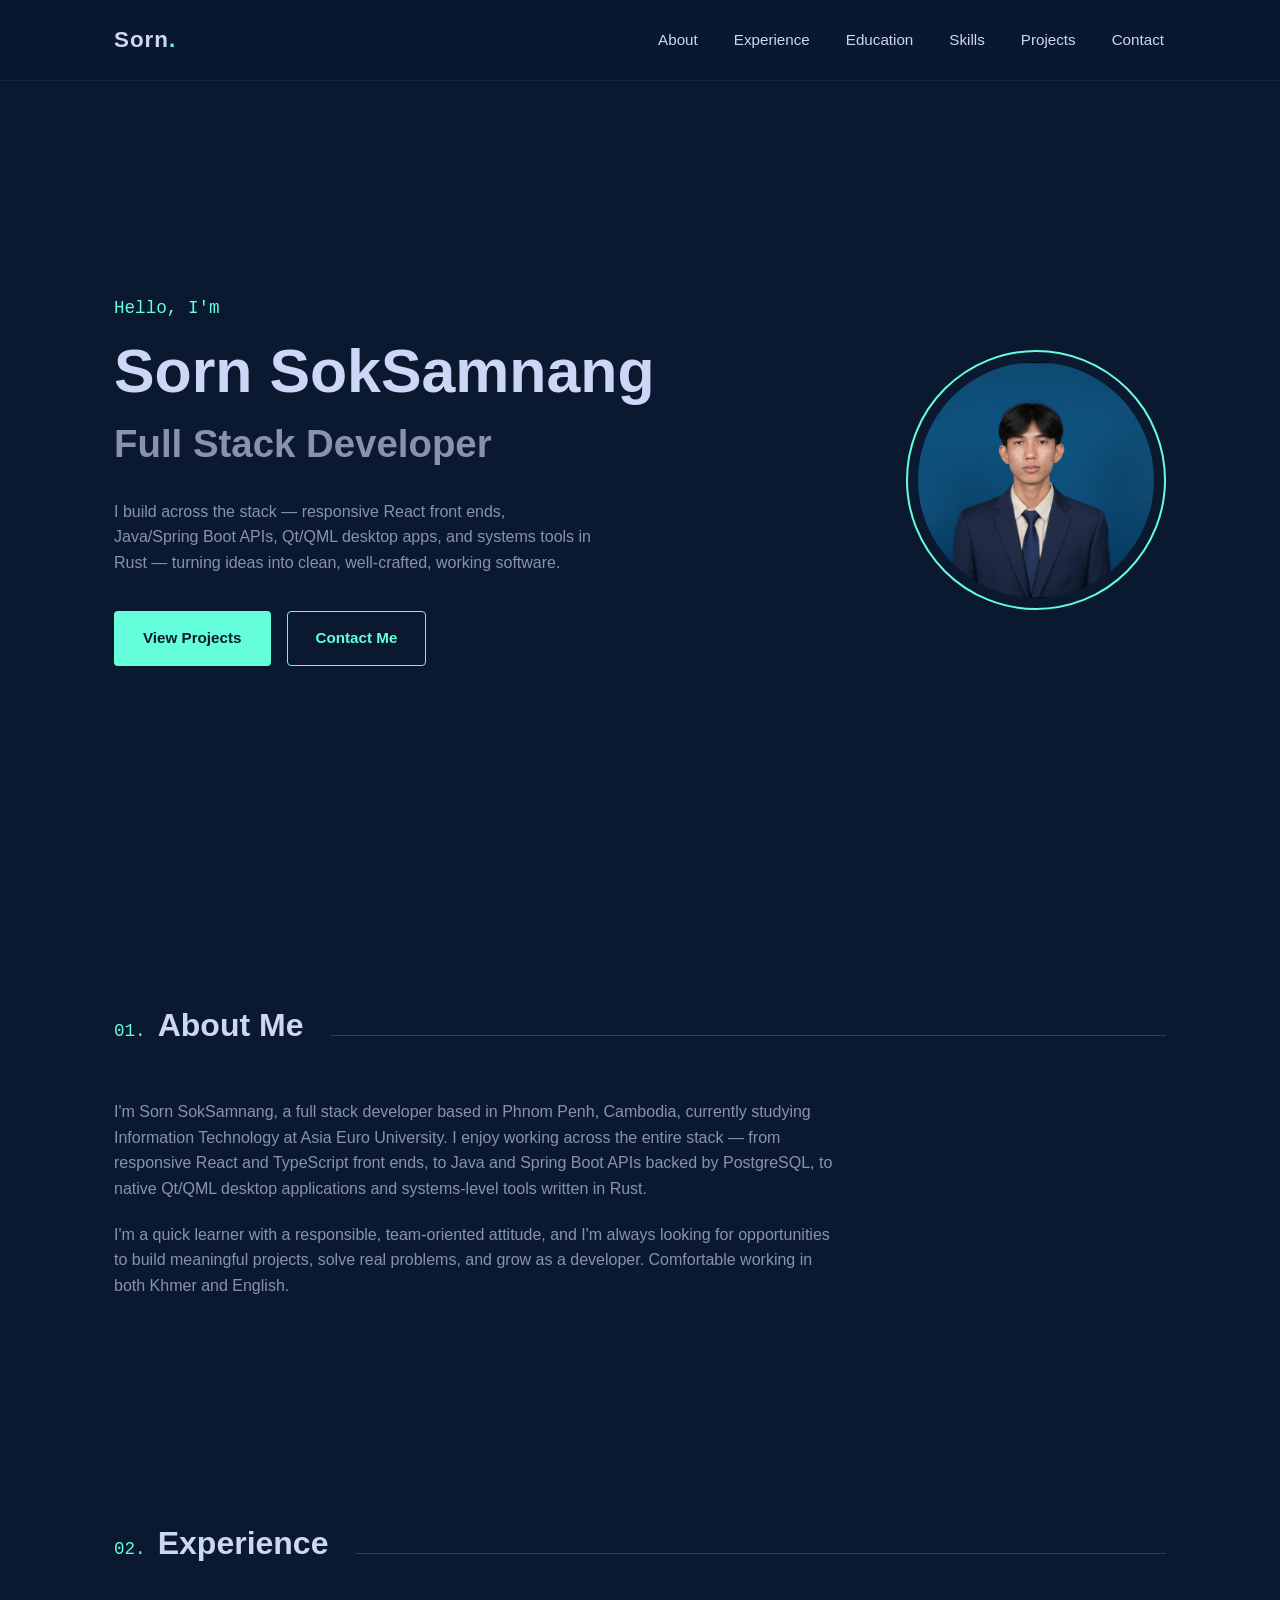
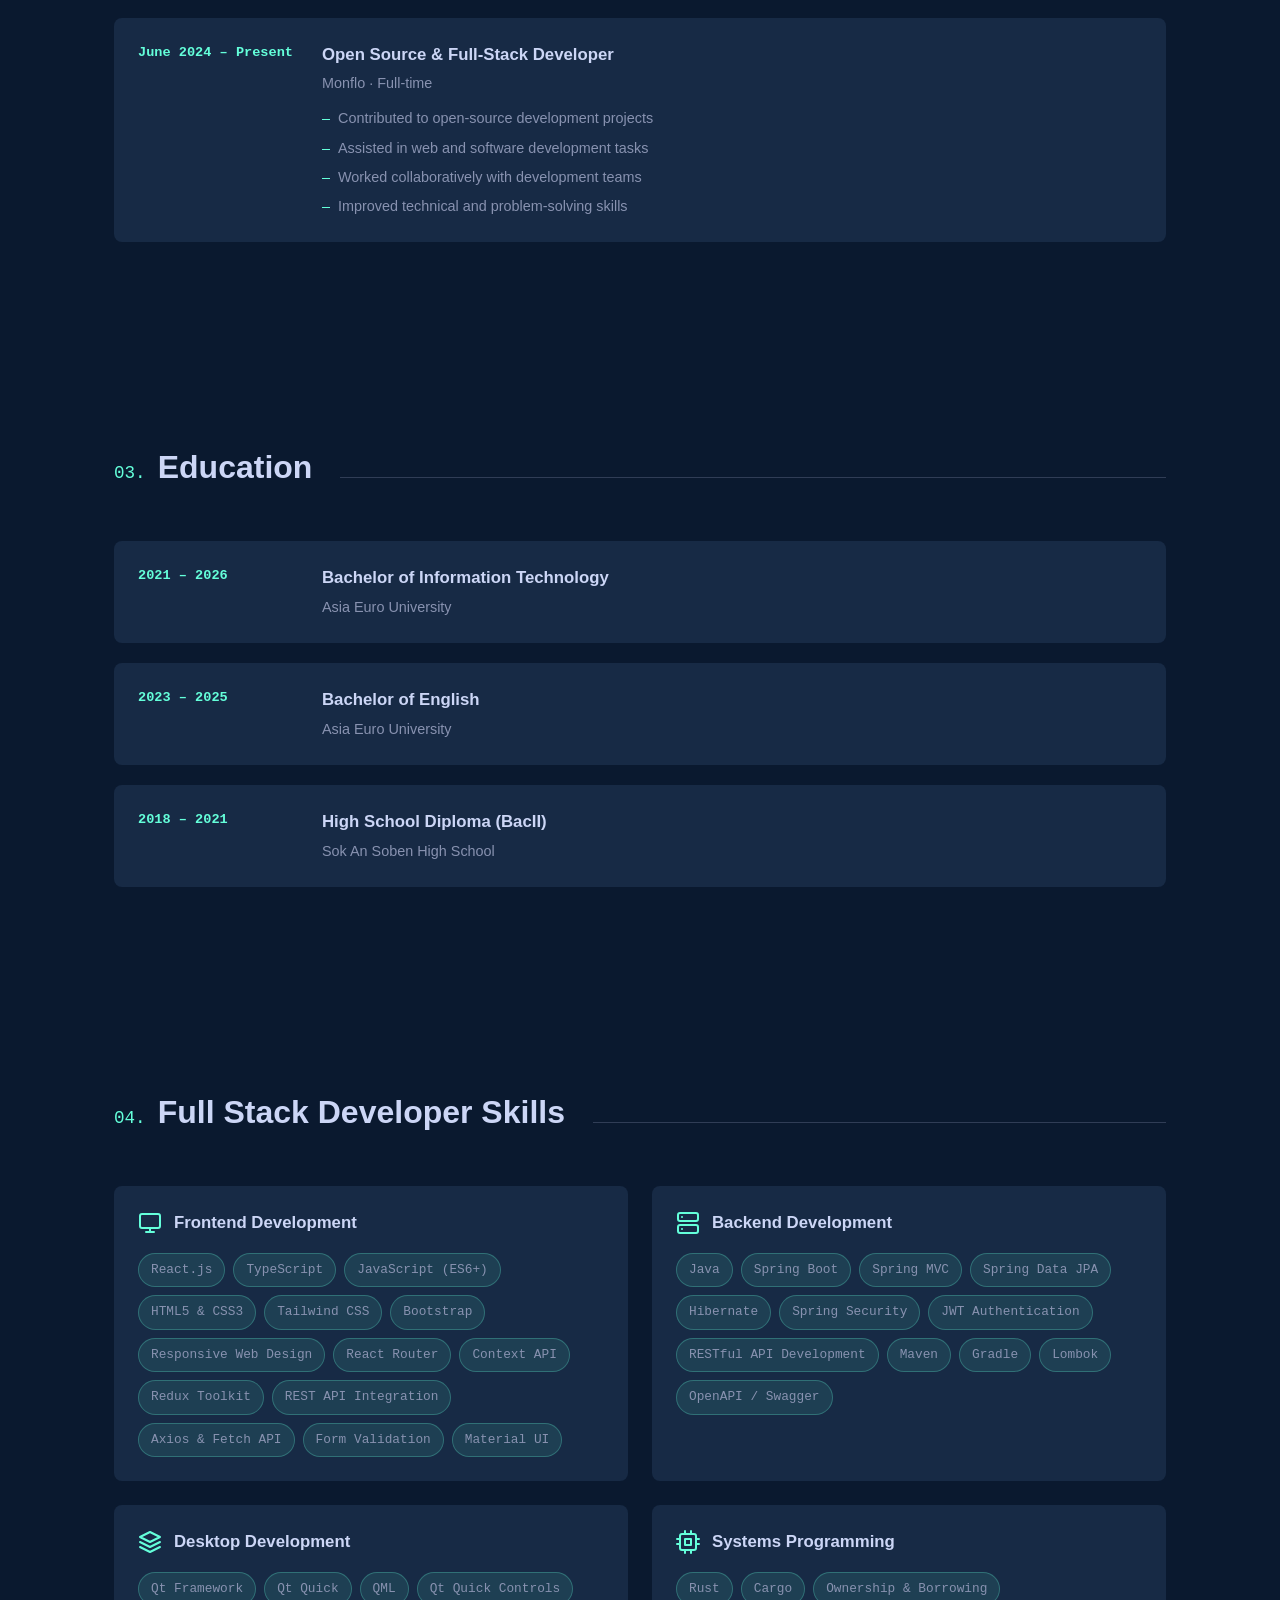
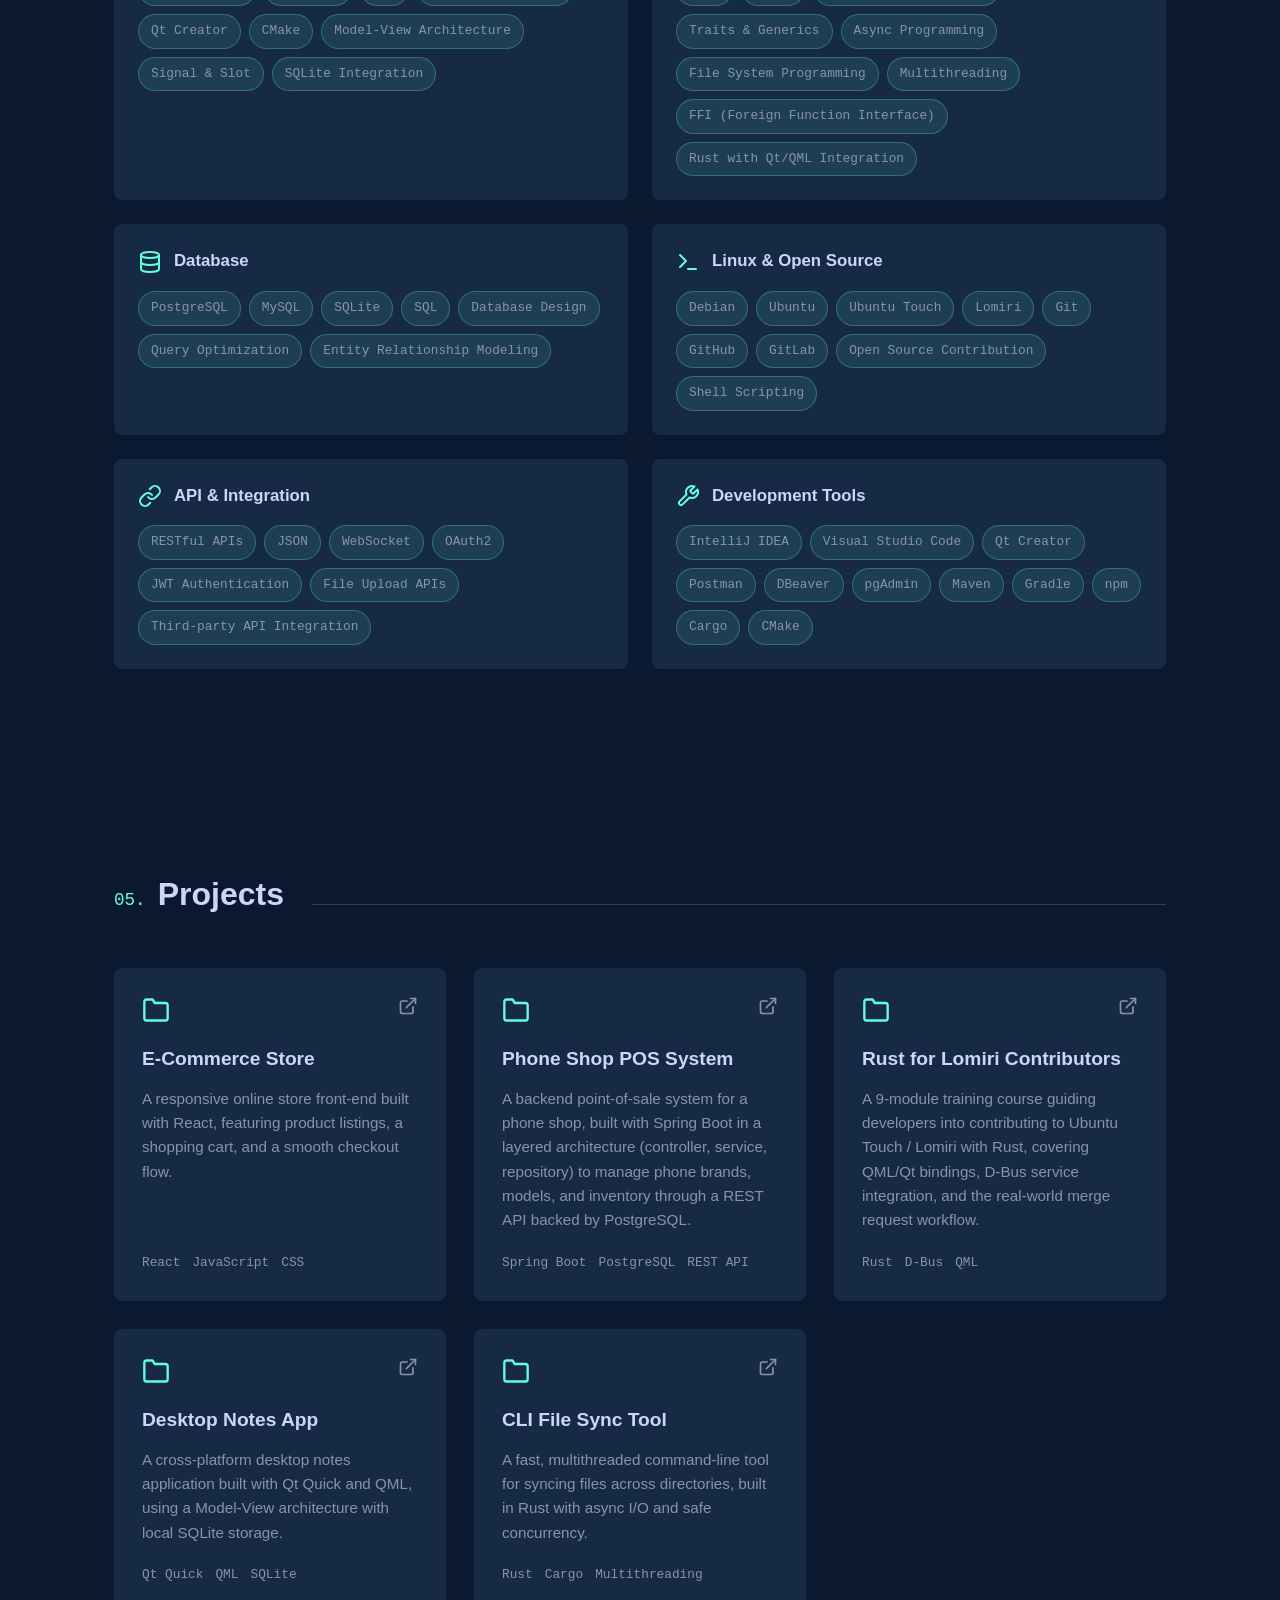
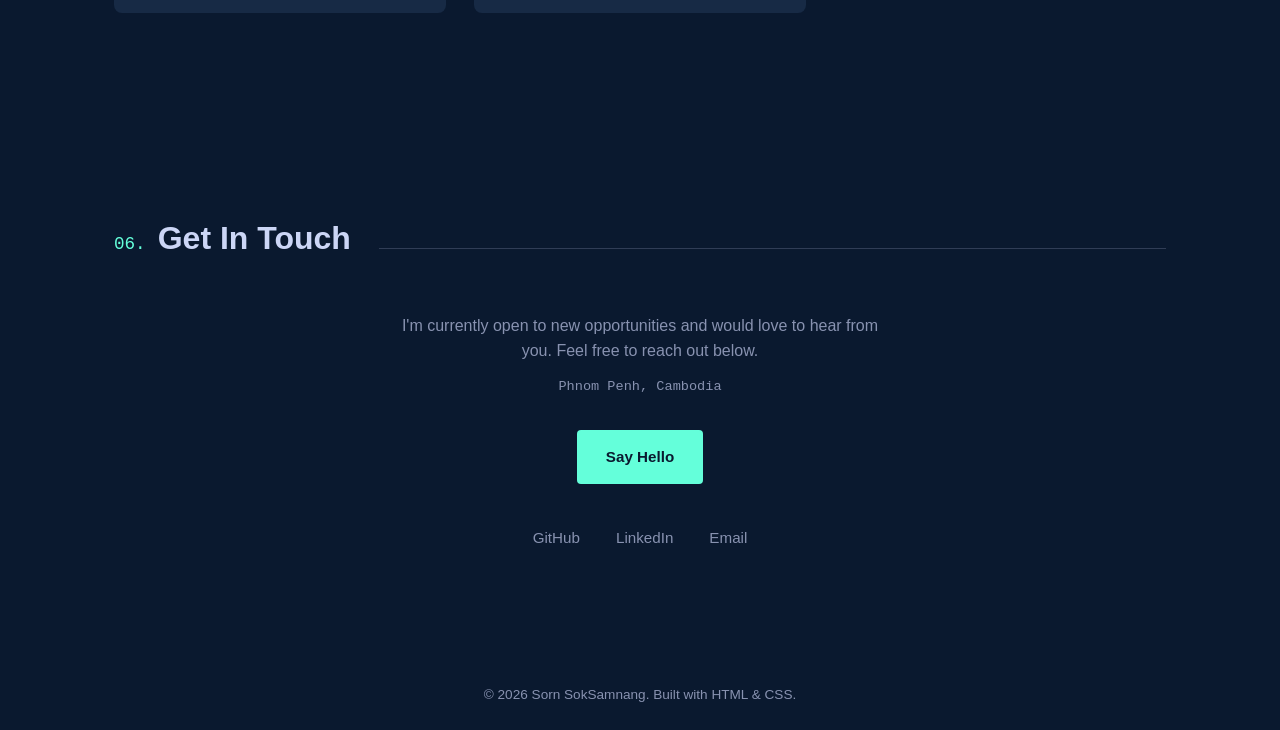
==== html/index.html @ 3b5e3375 "my-portfolio" ====
<!DOCTYPE html>
<html lang="en">
<head>
  <meta charset="UTF-8">
  <meta name="viewport" content="width=device-width, initial-scale=1.0">

  <title>Sorn SokSamnang | Full Stack Developer</title>
  <meta name="description" content="Portfolio of Sorn SokSamnang, a full stack developer working across React/TypeScript, Java/Spring Boot, Qt/QML desktop apps, and Rust.">
  <meta name="keywords" content="Sorn SokSamnang, full stack developer, portfolio, React developer, Java Spring Boot developer, Qt QML developer, Rust developer">
  <meta name="author" content="Sorn SokSamnang">
  <meta name="theme-color" content="#0a192f">

  <!-- Open Graph / social preview -->
  <meta property="og:type" content="website">
  <meta property="og:title" content="Sorn SokSamnang | Full Stack Developer">
  <meta property="og:description" content="Portfolio of Sorn SokSamnang, a full stack developer working across React/TypeScript, Java/Spring Boot, Qt/QML desktop apps, and Rust.">
  <meta property="og:image" content="../image/profile.jpg">

  <link rel="icon" type="image/svg+xml" href="../image/favicon.svg">
  <link rel="stylesheet" href="../css/base.css">
  <link rel="stylesheet" href="../css/navbar.css">
  <link rel="stylesheet" href="../css/sections.css">
  <link rel="stylesheet" href="../css/hero.css">
  <link rel="stylesheet" href="../css/buttons.css">
  <link rel="stylesheet" href="../css/about.css">
  <link rel="stylesheet" href="../css/timeline.css">
  <link rel="stylesheet" href="../css/skills.css">
  <link rel="stylesheet" href="../css/projects.css">
  <link rel="stylesheet" href="../css/contact.css">
  <link rel="stylesheet" href="../css/footer.css">
  <link rel="stylesheet" href="../css/animations.css">
  <link rel="stylesheet" href="../css/responsive.css">
</head>
<body>

  <a class="skip-link" href="#main-content">Skip to main content</a>

  <header class="navbar">
    <div class="nav-container">
      <a href="#hero" class="logo">Sorn<span>.</span></a>

      <nav aria-label="Primary">
        <ul class="nav-links" id="navLinks">
          <li><a href="#about">About</a></li>
          <li><a href="#experience">Experience</a></li>
          <li><a href="#education">Education</a></li>
          <li><a href="#skills">Skills</a></li>
          <li><a href="#projects">Projects</a></li>
          <li><a href="#contact">Contact</a></li>
        </ul>
      </nav>

      <button
        class="nav-toggle"
        id="navToggle"
        aria-label="Toggle menu"
        aria-controls="navLinks"
        aria-expanded="false"
      >
        <span></span><span></span><span></span>
      </button>
    </div>
  </header>

  <main id="main-content">

    <section id="hero" class="hero">
      <div class="hero-content">
        <p class="hero-greeting">Hello, I'm</p>
        <h1 class="hero-name">Sorn SokSamnang</h1>
        <h2 class="hero-title">Full Stack Developer</h2>
        <p class="hero-text">
          I build across the stack — responsive React front ends, Java/Spring
          Boot APIs, Qt/QML desktop apps, and systems tools in Rust — turning
          ideas into clean, well-crafted, working software.
        </p>
        <div class="hero-buttons">
          <a href="#projects" class="btn btn-primary">View Projects</a>
          <a href="https://t.me/emm_nang" target="_blank" rel="noopener noreferrer" class="btn btn-outline">Contact Me</a>
        </div>
      </div>
      <div class="hero-image">
        <div class="hero-image-ring">
          <img src="../image/profile.jpg" alt="Portrait of Sorn SokSamnang, Full Stack Developer">
        </div>
      </div>
    </section>

    <section id="about" class="section" aria-labelledby="about-heading">
      <div class="section-heading">
        <span class="section-number">01.</span>
        <h2 id="about-heading">About Me</h2>
      </div>
      <div class="about-content">
        <p>
          I'm Sorn SokSamnang, a full stack developer based in Phnom Penh,
          Cambodia, currently studying Information Technology at Asia Euro
          University. I enjoy working across the entire stack — from
          responsive React and TypeScript front ends, to Java and Spring
          Boot APIs backed by PostgreSQL, to native Qt/QML desktop
          applications and systems-level tools written in Rust.
        </p>
        <p>
          I'm a quick learner with a responsible, team-oriented attitude,
          and I'm always looking for opportunities to build meaningful
          projects, solve real problems, and grow as a developer.
          Comfortable working in both Khmer and English.
        </p>
      </div>
    </section>

    <section id="experience" class="section" aria-labelledby="experience-heading">
      <div class="section-heading">
        <span class="section-number">02.</span>
        <h2 id="experience-heading">Experience</h2>
      </div>
      <ul class="timeline">
        <li class="timeline-item">
          <div class="timeline-date">June 2024 – Present</div>
          <div class="timeline-content">
            <h3>Open Source &amp; Full-Stack Developer</h3>
            <p class="timeline-org">Monflo · Full-time</p>
            <ul class="timeline-details">
              <li>Contributed to open-source development projects</li>
              <li>Assisted in web and software development tasks</li>
              <li>Worked collaboratively with development teams</li>
              <li>Improved technical and problem-solving skills</li>
            </ul>
          </div>
        </li>
      </ul>
    </section>

    <section id="education" class="section" aria-labelledby="education-heading">
      <div class="section-heading">
        <span class="section-number">03.</span>
        <h2 id="education-heading">Education</h2>
      </div>
      <ul class="timeline">
        <li class="timeline-item">
          <div class="timeline-date">2021 – 2026</div>
          <div class="timeline-content">
            <h3>Bachelor of Information Technology</h3>
            <p class="timeline-org">Asia Euro University</p>
          </div>
        </li>
        <li class="timeline-item">
          <div class="timeline-date">2023 – 2025</div>
          <div class="timeline-content">
            <h3>Bachelor of English</h3>
            <p class="timeline-org">Asia Euro University</p>
          </div>
        </li>
        <li class="timeline-item">
          <div class="timeline-date">2018 – 2021</div>
          <div class="timeline-content">
            <h3>High School Diploma (BacII)</h3>
            <p class="timeline-org">Sok An Soben High School</p>
          </div>
        </li>
      </ul>
    </section>

    <section id="skills" class="section" aria-labelledby="skills-heading">
      <div class="section-heading">
        <span class="section-number">04.</span>
        <h2 id="skills-heading">Full Stack Developer Skills</h2>
      </div>
      <ul class="skills-categories">

        <li class="skill-category">
          <div class="skill-category-header">
            <span class="skill-category-icon" aria-hidden="true">
              <svg viewBox="0 0 24 24" fill="none" stroke="currentColor" stroke-width="2" stroke-linecap="round" stroke-linejoin="round">
                <rect x="2" y="3" width="20" height="14" rx="2"></rect>
                <line x1="8" y1="21" x2="16" y2="21"></line>
                <line x1="12" y1="17" x2="12" y2="21"></line>
              </svg>
            </span>
            <h3>Frontend Development</h3>
          </div>
          <ul class="skill-tags">
            <li>React.js</li>
            <li>TypeScript</li>
            <li>JavaScript (ES6+)</li>
            <li>HTML5 &amp; CSS3</li>
            <li>Tailwind CSS</li>
            <li>Bootstrap</li>
            <li>Responsive Web Design</li>
            <li>React Router</li>
            <li>Context API</li>
            <li>Redux Toolkit</li>
            <li>REST API Integration</li>
            <li>Axios &amp; Fetch API</li>
            <li>Form Validation</li>
            <li>Material UI</li>
          </ul>
        </li>

        <li class="skill-category">
          <div class="skill-category-header">
            <span class="skill-category-icon" aria-hidden="true">
              <svg viewBox="0 0 24 24" fill="none" stroke="currentColor" stroke-width="2" stroke-linecap="round" stroke-linejoin="round">
                <rect x="2" y="2" width="20" height="8" rx="2"></rect>
                <rect x="2" y="14" width="20" height="8" rx="2"></rect>
                <line x1="6" y1="6" x2="6.01" y2="6"></line>
                <line x1="6" y1="18" x2="6.01" y2="18"></line>
              </svg>
            </span>
            <h3>Backend Development</h3>
          </div>
          <ul class="skill-tags">
            <li>Java</li>
            <li>Spring Boot</li>
            <li>Spring MVC</li>
            <li>Spring Data JPA</li>
            <li>Hibernate</li>
            <li>Spring Security</li>
            <li>JWT Authentication</li>
            <li>RESTful API Development</li>
            <li>Maven</li>
            <li>Gradle</li>
            <li>Lombok</li>
            <li>OpenAPI / Swagger</li>
          </ul>
        </li>

        <li class="skill-category">
          <div class="skill-category-header">
            <span class="skill-category-icon" aria-hidden="true">
              <svg viewBox="0 0 24 24" fill="none" stroke="currentColor" stroke-width="2" stroke-linecap="round" stroke-linejoin="round">
                <polygon points="12 2 2 7 12 12 22 7 12 2"></polygon>
                <polyline points="2 17 12 22 22 17"></polyline>
                <polyline points="2 12 12 17 22 12"></polyline>
              </svg>
            </span>
            <h3>Desktop Development</h3>
          </div>
          <ul class="skill-tags">
            <li>Qt Framework</li>
            <li>Qt Quick</li>
            <li>QML</li>
            <li>Qt Quick Controls</li>
            <li>Qt Creator</li>
            <li>CMake</li>
            <li>Model-View Architecture</li>
            <li>Signal &amp; Slot</li>
            <li>SQLite Integration</li>
          </ul>
        </li>

        <li class="skill-category">
          <div class="skill-category-header">
            <span class="skill-category-icon" aria-hidden="true">
              <svg viewBox="0 0 24 24" fill="none" stroke="currentColor" stroke-width="2" stroke-linecap="round" stroke-linejoin="round">
                <rect x="4" y="4" width="16" height="16" rx="2"></rect>
                <rect x="9" y="9" width="6" height="6"></rect>
                <line x1="9" y1="1" x2="9" y2="4"></line>
                <line x1="15" y1="1" x2="15" y2="4"></line>
                <line x1="9" y1="20" x2="9" y2="23"></line>
                <line x1="15" y1="20" x2="15" y2="23"></line>
                <line x1="20" y1="9" x2="23" y2="9"></line>
                <line x1="20" y1="14" x2="23" y2="14"></line>
                <line x1="1" y1="9" x2="4" y2="9"></line>
                <line x1="1" y1="14" x2="4" y2="14"></line>
              </svg>
            </span>
            <h3>Systems Programming</h3>
          </div>
          <ul class="skill-tags">
            <li>Rust</li>
            <li>Cargo</li>
            <li>Ownership &amp; Borrowing</li>
            <li>Traits &amp; Generics</li>
            <li>Async Programming</li>
            <li>File System Programming</li>
            <li>Multithreading</li>
            <li>FFI (Foreign Function Interface)</li>
            <li>Rust with Qt/QML Integration</li>
          </ul>
        </li>

        <li class="skill-category">
          <div class="skill-category-header">
            <span class="skill-category-icon" aria-hidden="true">
              <svg viewBox="0 0 24 24" fill="none" stroke="currentColor" stroke-width="2" stroke-linecap="round" stroke-linejoin="round">
                <ellipse cx="12" cy="5" rx="9" ry="3"></ellipse>
                <path d="M21 12c0 1.66-4 3-9 3s-9-1.34-9-3"></path>
                <path d="M3 5v14c0 1.66 4 3 9 3s9-1.34 9-3V5"></path>
              </svg>
            </span>
            <h3>Database</h3>
          </div>
          <ul class="skill-tags">
            <li>PostgreSQL</li>
            <li>MySQL</li>
            <li>SQLite</li>
            <li>SQL</li>
            <li>Database Design</li>
            <li>Query Optimization</li>
            <li>Entity Relationship Modeling</li>
          </ul>
        </li>

        <li class="skill-category">
          <div class="skill-category-header">
            <span class="skill-category-icon" aria-hidden="true">
              <svg viewBox="0 0 24 24" fill="none" stroke="currentColor" stroke-width="2" stroke-linecap="round" stroke-linejoin="round">
                <polyline points="4 17 10 11 4 5"></polyline>
                <line x1="12" y1="19" x2="20" y2="19"></line>
              </svg>
            </span>
            <h3>Linux &amp; Open Source</h3>
          </div>
          <ul class="skill-tags">
            <li>Debian</li>
            <li>Ubuntu</li>
            <li>Ubuntu Touch</li>
            <li>Lomiri</li>
            <li>Git</li>
            <li>GitHub</li>
            <li>GitLab</li>
            <li>Open Source Contribution</li>
            <li>Shell Scripting</li>
          </ul>
        </li>

        <li class="skill-category">
          <div class="skill-category-header">
            <span class="skill-category-icon" aria-hidden="true">
              <svg viewBox="0 0 24 24" fill="none" stroke="currentColor" stroke-width="2" stroke-linecap="round" stroke-linejoin="round">
                <path d="M10 13a5 5 0 0 0 7.54.54l3-3a5 5 0 0 0-7.07-7.07l-1.72 1.71"></path>
                <path d="M14 11a5 5 0 0 0-7.54-.54l-3 3a5 5 0 0 0 7.07 7.07l1.71-1.71"></path>
              </svg>
            </span>
            <h3>API &amp; Integration</h3>
          </div>
          <ul class="skill-tags">
            <li>RESTful APIs</li>
            <li>JSON</li>
            <li>WebSocket</li>
            <li>OAuth2</li>
            <li>JWT Authentication</li>
            <li>File Upload APIs</li>
            <li>Third-party API Integration</li>
          </ul>
        </li>

        <li class="skill-category">
          <div class="skill-category-header">
            <span class="skill-category-icon" aria-hidden="true">
              <svg viewBox="0 0 24 24" fill="none" stroke="currentColor" stroke-width="2" stroke-linecap="round" stroke-linejoin="round">
                <path d="M14.7 6.3a1 1 0 0 0 0 1.4l1.6 1.6a1 1 0 0 0 1.4 0l3.77-3.77a6 6 0 0 1-7.94 7.94l-6.91 6.91a2.12 2.12 0 0 1-3-3l6.91-6.91a6 6 0 0 1 7.94-7.94l-3.76 3.76z"></path>
              </svg>
            </span>
            <h3>Development Tools</h3>
          </div>
          <ul class="skill-tags">
            <li>IntelliJ IDEA</li>
            <li>Visual Studio Code</li>
            <li>Qt Creator</li>
            <li>Postman</li>
            <li>DBeaver</li>
            <li>pgAdmin</li>
            <li>Maven</li>
            <li>Gradle</li>
            <li>npm</li>
            <li>Cargo</li>
            <li>CMake</li>
          </ul>
        </li>

      </ul>
    </section>

    <section id="projects" class="section" aria-labelledby="projects-heading">
      <div class="section-heading">
        <span class="section-number">05.</span>
        <h2 id="projects-heading">Projects</h2>
      </div>
      <ul class="projects-grid">

        <li class="project-card">
          <div class="project-top">
            <span class="project-folder" aria-hidden="true">
              <svg viewBox="0 0 24 24" fill="none" stroke="currentColor" stroke-width="2" stroke-linecap="round" stroke-linejoin="round">
                <path d="M22 19a2 2 0 0 1-2 2H4a2 2 0 0 1-2-2V5a2 2 0 0 1 2-2h5l2 3h9a2 2 0 0 1 2 2z"></path>
              </svg>
            </span>
            <div class="project-links">
              <a href="https://github.com/sornsoksamnang/pos_system" target="_blank" rel="noopener noreferrer" aria-label="View source code for E-Commerce Store">
                <svg viewBox="0 0 24 24" fill="none" stroke="currentColor" stroke-width="2" stroke-linecap="round" stroke-linejoin="round" aria-hidden="true">
                  <path d="M18 13v6a2 2 0 0 1-2 2H5a2 2 0 0 1-2-2V8a2 2 0 0 1 2-2h6"></path>
                  <polyline points="15 3 21 3 21 9"></polyline>
                  <line x1="10" y1="14" x2="21" y2="3"></line>
                </svg>
              </a>
            </div>
          </div>
          <h3><a href="https://github.com/sornsoksamnang/pos_system" target="_blank" rel="noopener noreferrer" class="project-title-link">E-Commerce Store</a></h3>
          <p>
            A responsive online store front-end built with React, featuring
            product listings, a shopping cart, and a smooth checkout flow.
          </p>
          <ul class="tech-list">
            <li>React</li>
            <li>JavaScript</li>
            <li>CSS</li>
          </ul>
        </li>

        <li class="project-card">
          <div class="project-top">
            <span class="project-folder" aria-hidden="true">
              <svg viewBox="0 0 24 24" fill="none" stroke="currentColor" stroke-width="2" stroke-linecap="round" stroke-linejoin="round">
                <path d="M22 19a2 2 0 0 1-2 2H4a2 2 0 0 1-2-2V5a2 2 0 0 1 2-2h5l2 3h9a2 2 0 0 1 2 2z"></path>
              </svg>
            </span>
            <div class="project-links">
              <a href="https://github.com/sornsoksamnang/spring_pos" target="_blank" rel="noopener noreferrer" aria-label="View source code for Phone Shop POS System">
                <svg viewBox="0 0 24 24" fill="none" stroke="currentColor" stroke-width="2" stroke-linecap="round" stroke-linejoin="round" aria-hidden="true">
                  <path d="M18 13v6a2 2 0 0 1-2 2H5a2 2 0 0 1-2-2V8a2 2 0 0 1 2-2h6"></path>
                  <polyline points="15 3 21 3 21 9"></polyline>
                  <line x1="10" y1="14" x2="21" y2="3"></line>
                </svg>
              </a>
            </div>
          </div>
          <h3><a href="https://github.com/sornsoksamnang/spring_pos" target="_blank" rel="noopener noreferrer" class="project-title-link">Phone Shop POS System</a></h3>
          <p>
            A backend point-of-sale system for a phone shop, built with
            Spring Boot in a layered architecture (controller, service,
            repository) to manage phone brands, models, and inventory
            through a REST API backed by PostgreSQL.
          </p>
          <ul class="tech-list">
            <li>Spring Boot</li>
            <li>PostgreSQL</li>
            <li>REST API</li>
          </ul>
        </li>

        <li class="project-card">
          <div class="project-top">
            <span class="project-folder" aria-hidden="true">
              <svg viewBox="0 0 24 24" fill="none" stroke="currentColor" stroke-width="2" stroke-linecap="round" stroke-linejoin="round">
                <path d="M22 19a2 2 0 0 1-2 2H4a2 2 0 0 1-2-2V5a2 2 0 0 1 2-2h5l2 3h9a2 2 0 0 1 2 2z"></path>
              </svg>
            </span>
            <div class="project-links">
              <a href="https://gitlab.com/opensource2905228/rust-for-lomiri-contributors" target="_blank" rel="noopener noreferrer" aria-label="View source code for Rust for Lomiri Contributors">
                <svg viewBox="0 0 24 24" fill="none" stroke="currentColor" stroke-width="2" stroke-linecap="round" stroke-linejoin="round" aria-hidden="true">
                  <path d="M18 13v6a2 2 0 0 1-2 2H5a2 2 0 0 1-2-2V8a2 2 0 0 1 2-2h6"></path>
                  <polyline points="15 3 21 3 21 9"></polyline>
                  <line x1="10" y1="14" x2="21" y2="3"></line>
                </svg>
              </a>
            </div>
          </div>
          <h3><a href="https://gitlab.com/opensource2905228/rust-for-lomiri-contributors" target="_blank" rel="noopener noreferrer" class="project-title-link">Rust for Lomiri Contributors</a></h3>
          <p>
            A 9-module training course guiding developers into contributing
            to Ubuntu Touch / Lomiri with Rust, covering QML/Qt bindings,
            D-Bus service integration, and the real-world merge request
            workflow.
          </p>
          <ul class="tech-list">
            <li>Rust</li>
            <li>D-Bus</li>
            <li>QML</li>
          </ul>
        </li>

        <li class="project-card">
          <div class="project-top">
            <span class="project-folder" aria-hidden="true">
              <svg viewBox="0 0 24 24" fill="none" stroke="currentColor" stroke-width="2" stroke-linecap="round" stroke-linejoin="round">
                <path d="M22 19a2 2 0 0 1-2 2H4a2 2 0 0 1-2-2V5a2 2 0 0 1 2-2h5l2 3h9a2 2 0 0 1 2 2z"></path>
              </svg>
            </span>
            <div class="project-links">
              <a href="#" aria-label="View source code for Desktop Notes App">
                <svg viewBox="0 0 24 24" fill="none" stroke="currentColor" stroke-width="2" stroke-linecap="round" stroke-linejoin="round" aria-hidden="true">
                  <path d="M18 13v6a2 2 0 0 1-2 2H5a2 2 0 0 1-2-2V8a2 2 0 0 1 2-2h6"></path>
                  <polyline points="15 3 21 3 21 9"></polyline>
                  <line x1="10" y1="14" x2="21" y2="3"></line>
                </svg>
              </a>
            </div>
          </div>
          <h3>Desktop Notes App</h3>
          <p>
            A cross-platform desktop notes application built with Qt Quick
            and QML, using a Model-View architecture with local SQLite
            storage.
          </p>
          <ul class="tech-list">
            <li>Qt Quick</li>
            <li>QML</li>
            <li>SQLite</li>
          </ul>
        </li>

        <li class="project-card">
          <div class="project-top">
            <span class="project-folder" aria-hidden="true">
              <svg viewBox="0 0 24 24" fill="none" stroke="currentColor" stroke-width="2" stroke-linecap="round" stroke-linejoin="round">
                <path d="M22 19a2 2 0 0 1-2 2H4a2 2 0 0 1-2-2V5a2 2 0 0 1 2-2h5l2 3h9a2 2 0 0 1 2 2z"></path>
              </svg>
            </span>
            <div class="project-links">
              <a href="#" aria-label="View source code for CLI File Sync Tool">
                <svg viewBox="0 0 24 24" fill="none" stroke="currentColor" stroke-width="2" stroke-linecap="round" stroke-linejoin="round" aria-hidden="true">
                  <path d="M18 13v6a2 2 0 0 1-2 2H5a2 2 0 0 1-2-2V8a2 2 0 0 1 2-2h6"></path>
                  <polyline points="15 3 21 3 21 9"></polyline>
                  <line x1="10" y1="14" x2="21" y2="3"></line>
                </svg>
              </a>
            </div>
          </div>
          <h3>CLI File Sync Tool</h3>
          <p>
            A fast, multithreaded command-line tool for syncing files across
            directories, built in Rust with async I/O and safe concurrency.
          </p>
          <ul class="tech-list">
            <li>Rust</li>
            <li>Cargo</li>
            <li>Multithreading</li>
          </ul>
        </li>

      </ul>
    </section>

    <section id="contact" class="section contact-section" aria-labelledby="contact-heading">
      <div class="section-heading centered">
        <span class="section-number">06.</span>
        <h2 id="contact-heading">Get In Touch</h2>
      </div>
      <p class="contact-text">
        I'm currently open to new opportunities and would love to hear from
        you. Feel free to reach out below.
      </p>
      <p class="contact-location">Phnom Penh, Cambodia</p>
      <a href="mailto:sornsoksamnang2005@gmail.com" class="btn btn-primary">
        Say Hello
      </a>
      <div class="social-links">
        <a href="#" aria-label="GitHub profile">GitHub</a>
        <a href="#" aria-label="LinkedIn profile">LinkedIn</a>
        <a href="mailto:sornsoksamnang2005@gmail.com" aria-label="Send an email">Email</a>
      </div>
    </section>

  </main>

  <footer class="footer">
    <p>&copy; 2026 Sorn SokSamnang. Built with HTML &amp; CSS.</p>
  </footer>

  <script src="../js/nav.js"></script>
  <script src="../js/scroll-reveal.js"></script>
</body>
</html>
---- css/base.css ----
/* ---------- Variables ---------- */
:root {
  --bg: #0a192f;
  --bg-alt: #112240;
  --bg-card: #172a45;
  --text-main: #ccd6f6;
  --text-muted: #8892b0;
  --accent: #64ffda;
  --accent-dim: rgba(100, 255, 218, 0.1);
  --max-width: 1100px;
  --font: 'Segoe UI', Roboto, Helvetica, Arial, sans-serif;
}

/* ---------- Reset ---------- */
* {
  margin: 0;
  padding: 0;
  box-sizing: border-box;
}

html {
  scroll-behavior: smooth;
  overflow-x: hidden;
}

body {
  background-color: var(--bg);
  color: var(--text-main);
  font-family: var(--font);
  line-height: 1.6;
  overflow-x: hidden;
}

a {
  text-decoration: none;
  color: inherit;
}

ul {
  list-style: none;
}

img {
  max-width: 100%;
  display: block;
}

/* ---------- Accessibility ---------- */
.skip-link {
  position: absolute;
  top: -48px;
  left: 16px;
  z-index: 1000;
  background-color: var(--accent);
  color: var(--bg);
  padding: 10px 18px;
  border-radius: 4px;
  font-weight: 600;
  transition: top 0.2s ease;
}

.skip-link:focus {
  top: 16px;
}

a:focus-visible,
button:focus-visible {
  outline: 2px solid var(--accent);
  outline-offset: 3px;
  border-radius: 2px;
}
---- css/navbar.css ----
.navbar {
  position: fixed;
  top: 0;
  left: 0;
  width: 100%;
  background-color: rgba(10, 25, 47, 0.85);
  -webkit-backdrop-filter: blur(8px);
  backdrop-filter: blur(8px);
  z-index: 100;
  border-bottom: 1px solid rgba(100, 255, 218, 0.08);
}

.nav-container {
  max-width: var(--max-width);
  margin: 0 auto;
  padding: 18px 24px;
  display: flex;
  align-items: center;
  justify-content: space-between;
}

.logo {
  font-size: 1.4rem;
  font-weight: 700;
  color: var(--text-main);
  letter-spacing: 1px;
}

.logo span {
  color: var(--accent);
}

.nav-links {
  display: flex;
  gap: 32px;
}

.nav-links a {
  display: inline-block;
  padding: 10px 2px;
  font-size: 0.95rem;
  color: var(--text-main);
  position: relative;
  transition: color 0.2s ease;
}

.nav-links a:hover {
  color: var(--accent);
}

.nav-toggle {
  display: none;
  flex-direction: column;
  justify-content: center;
  align-items: center;
  gap: 5px;
  width: 44px;
  height: 44px;
  background: none;
  border: none;
  cursor: pointer;
  padding: 0;
}

.nav-toggle span {
  width: 24px;
  height: 2px;
  background-color: var(--accent);
  display: block;
}
---- css/sections.css ----
.section {
  max-width: var(--max-width);
  margin: 0 auto;
  padding: 100px 24px;
}

.section-heading {
  display: flex;
  align-items: baseline;
  gap: 12px;
  margin-bottom: 48px;
}

.section-heading.centered {
  justify-content: center;
}

.section-number {
  color: var(--accent);
  font-family: monospace;
  font-size: 1.1rem;
}

.section-heading h2 {
  font-size: 2rem;
  color: var(--text-main);
  white-space: nowrap;
}

.section-heading::after {
  content: "";
  height: 1px;
  width: 100%;
  background-color: rgba(136, 146, 176, 0.3);
  margin-left: 16px;
}
---- css/hero.css ----
.hero {
  min-height: 100vh;
  max-width: var(--max-width);
  margin: 0 auto;
  padding: 120px 24px 60px;
  display: flex;
  align-items: center;
  justify-content: space-between;
  gap: 40px;
  flex-wrap: wrap;
}

.hero-content {
  flex: 1 1 420px;
}

.hero-greeting {
  color: var(--accent);
  font-family: monospace;
  font-size: 1.1rem;
  margin-bottom: 16px;
}

.hero-name {
  font-size: clamp(2.2rem, 6vw, 3.8rem);
  color: var(--text-main);
  line-height: 1.1;
  margin-bottom: 8px;
}

.hero-title {
  font-size: clamp(1.5rem, 4vw, 2.4rem);
  color: var(--text-muted);
  margin-bottom: 24px;
}

.hero-text {
  max-width: 480px;
  color: var(--text-muted);
  margin-bottom: 36px;
}

.hero-buttons {
  display: flex;
  gap: 16px;
  flex-wrap: wrap;
}

.hero-image {
  flex: 0 0 auto;
}

.hero-image-ring {
  width: 260px;
  height: 260px;
  border-radius: 50%;
  border: 2px solid var(--accent);
  padding: 10px;
  overflow: hidden;
}

.hero-image-ring img {
  width: 100%;
  height: 100%;
  object-fit: cover;
  border-radius: 50%;
}
---- css/buttons.css ----
.btn {
  display: inline-block;
  padding: 14px 28px;
  border-radius: 4px;
  font-size: 0.95rem;
  font-weight: 600;
  transition: all 0.25s ease;
  border: 1px solid transparent;
}

.btn-primary {
  background-color: var(--accent);
  color: var(--bg);
}

.btn-primary:hover {
  background-color: transparent;
  border-color: var(--accent);
  color: var(--accent);
}

.btn-outline {
  border-color: var(--accent);
  color: var(--accent);
}

.btn-outline:hover {
  background-color: var(--accent-dim);
}
---- css/about.css ----
.about-content p {
  color: var(--text-muted);
  max-width: 720px;
  margin-bottom: 20px;
}
---- css/timeline.css ----
.timeline {
  display: flex;
  flex-direction: column;
  gap: 20px;
}

.timeline-item {
  display: grid;
  grid-template-columns: 160px 1fr;
  gap: 24px;
  background-color: var(--bg-card);
  border-radius: 8px;
  padding: 24px;
  transition: transform 0.25s ease, box-shadow 0.25s ease;
}

.timeline-item:hover {
  transform: translateY(-4px);
  box-shadow: 0 10px 25px rgba(0, 0, 0, 0.35);
}

.timeline-date {
  color: var(--accent);
  font-family: monospace;
  font-size: 0.85rem;
  font-weight: 600;
}

.timeline-content h3 {
  color: var(--text-main);
  font-size: 1.05rem;
  margin-bottom: 4px;
}

.timeline-org {
  color: var(--text-muted);
  font-size: 0.9rem;
}

.timeline-details {
  margin-top: 12px;
  display: flex;
  flex-direction: column;
  gap: 6px;
}

.timeline-details li {
  position: relative;
  padding-left: 16px;
  color: var(--text-muted);
  font-size: 0.9rem;
}

.timeline-details li::before {
  content: "–";
  position: absolute;
  left: 0;
  color: var(--accent);
}
---- css/skills.css ----
.skills-categories {
  display: grid;
  grid-template-columns: repeat(auto-fit, minmax(420px, 1fr));
  gap: 24px;
}

.skill-category {
  background-color: var(--bg-card);
  border-radius: 8px;
  padding: 24px;
  transition: transform 0.25s ease, box-shadow 0.25s ease;
}

.skill-category:hover {
  transform: translateY(-4px);
  box-shadow: 0 10px 25px rgba(0, 0, 0, 0.35);
}

.skill-category-header {
  display: flex;
  align-items: center;
  gap: 12px;
  margin-bottom: 16px;
}

.skill-category-icon {
  display: inline-flex;
  flex-shrink: 0;
  color: var(--accent);
}

.skill-category-icon svg {
  width: 24px;
  height: 24px;
}

.skill-category-header h3 {
  color: var(--text-main);
  font-size: 1.05rem;
}

.skill-tags {
  display: flex;
  flex-wrap: wrap;
  align-content: flex-start;
  gap: 8px;
}

.skill-tags li {
  background-color: var(--accent-dim);
  border: 1px solid rgba(100, 255, 218, 0.25);
  color: var(--text-muted);
  font-family: monospace;
  font-size: 0.8rem;
  padding: 6px 12px;
  border-radius: 999px;
}
---- css/projects.css ----
.projects-grid {
  display: grid;
  grid-template-columns: repeat(auto-fit, minmax(280px, 1fr));
  gap: 28px;
}

.project-card {
  background-color: var(--bg-card);
  border-radius: 8px;
  padding: 28px;
  display: flex;
  flex-direction: column;
  position: relative;
  transition: transform 0.25s ease, box-shadow 0.25s ease;
}

.project-card:hover {
  transform: translateY(-6px);
  box-shadow: 0 10px 25px rgba(0, 0, 0, 0.35);
}

.project-top {
  display: flex;
  justify-content: space-between;
  align-items: center;
  margin-bottom: 20px;
}

.project-folder {
  display: inline-flex;
  color: var(--accent);
}

.project-folder svg {
  width: 28px;
  height: 28px;
}

.project-links {
  position: relative;
  z-index: 2;
}

.project-links a {
  display: inline-flex;
  padding: 8px;
  margin: -8px;
  color: var(--text-muted);
  transition: color 0.2s ease;
}

.project-links a:hover {
  color: var(--accent);
}

.project-links svg {
  width: 20px;
  height: 20px;
}

.project-card h3 {
  color: var(--text-main);
  margin-bottom: 12px;
  font-size: 1.2rem;
}

.project-title-link {
  color: inherit;
}

.project-title-link:hover {
  color: var(--accent);
}

.project-title-link::after {
  content: "";
  position: absolute;
  inset: 0;
}

.project-card p {
  color: var(--text-muted);
  font-size: 0.95rem;
  flex-grow: 1;
  margin-bottom: 20px;
}

.tech-list {
  display: flex;
  flex-wrap: wrap;
  gap: 12px;
  font-family: monospace;
  font-size: 0.8rem;
  color: var(--text-muted);
}
---- css/contact.css ----
.contact-section {
  text-align: center;
}

.contact-text {
  color: var(--text-muted);
  max-width: 500px;
  margin: 0 auto 12px;
}

.contact-location {
  color: var(--text-muted);
  font-family: monospace;
  font-size: 0.85rem;
  margin-bottom: 32px;
}

.social-links {
  display: flex;
  justify-content: center;
  gap: 28px;
  margin-top: 32px;
}

.social-links a {
  display: inline-block;
  padding: 10px 4px;
  color: var(--text-muted);
  font-size: 0.95rem;
  transition: color 0.2s ease;
}

.social-links a:hover {
  color: var(--accent);
}
---- css/footer.css ----
.footer {
  text-align: center;
  padding: 24px;
  color: var(--text-muted);
  font-size: 0.85rem;
}
---- css/animations.css ----
.reveal {
  opacity: 0;
  transform: translateY(24px);
  transition: opacity 0.6s ease, transform 0.6s ease;
}

.reveal.is-visible {
  opacity: 1;
  transform: translateY(0);
}

.skill-category.reveal:nth-child(2) { transition-delay: 0.06s; }
.skill-category.reveal:nth-child(3) { transition-delay: 0.12s; }
.skill-category.reveal:nth-child(4) { transition-delay: 0.18s; }
.skill-category.reveal:nth-child(5) { transition-delay: 0.24s; }
.skill-category.reveal:nth-child(6) { transition-delay: 0.3s; }
.skill-category.reveal:nth-child(7) { transition-delay: 0.36s; }
.skill-category.reveal:nth-child(8) { transition-delay: 0.42s; }

.project-card.reveal:nth-child(2) { transition-delay: 0.1s; }
.project-card.reveal:nth-child(3) { transition-delay: 0.2s; }
.project-card.reveal:nth-child(4) { transition-delay: 0.3s; }
.project-card.reveal:nth-child(5) { transition-delay: 0.4s; }

@media (prefers-reduced-motion: reduce) {
  .reveal {
    opacity: 1;
    transform: none;
    transition: none;
  }
}
---- css/responsive.css ----
@media (max-width: 768px) {
  .nav-links {
    position: fixed;
    top: 64px;
    right: 0;
    width: 220px;
    background-color: var(--bg-alt);
    flex-direction: column;
    padding: 24px;
    gap: 20px;
    transform: translateX(100%);
    transition: transform 0.3s ease;
    border-bottom-left-radius: 8px;
  }

  .nav-links.open {
    transform: translateX(0);
  }

  .nav-toggle {
    display: flex;
  }

  .hero {
    flex-direction: column-reverse;
    text-align: center;
    padding-top: 100px;
  }

  .hero-buttons {
    justify-content: center;
  }

  .hero-text {
    margin-left: auto;
    margin-right: auto;
  }

  .section-heading h2 {
    font-size: 1.5rem;
    white-space: normal;
  }

  .section-heading::after {
    display: none;
  }

  .timeline-item {
    grid-template-columns: 1fr;
    gap: 8px;
  }
}

@media (max-width: 400px) {
  .hero-image-ring {
    width: 200px;
    height: 200px;
  }
}
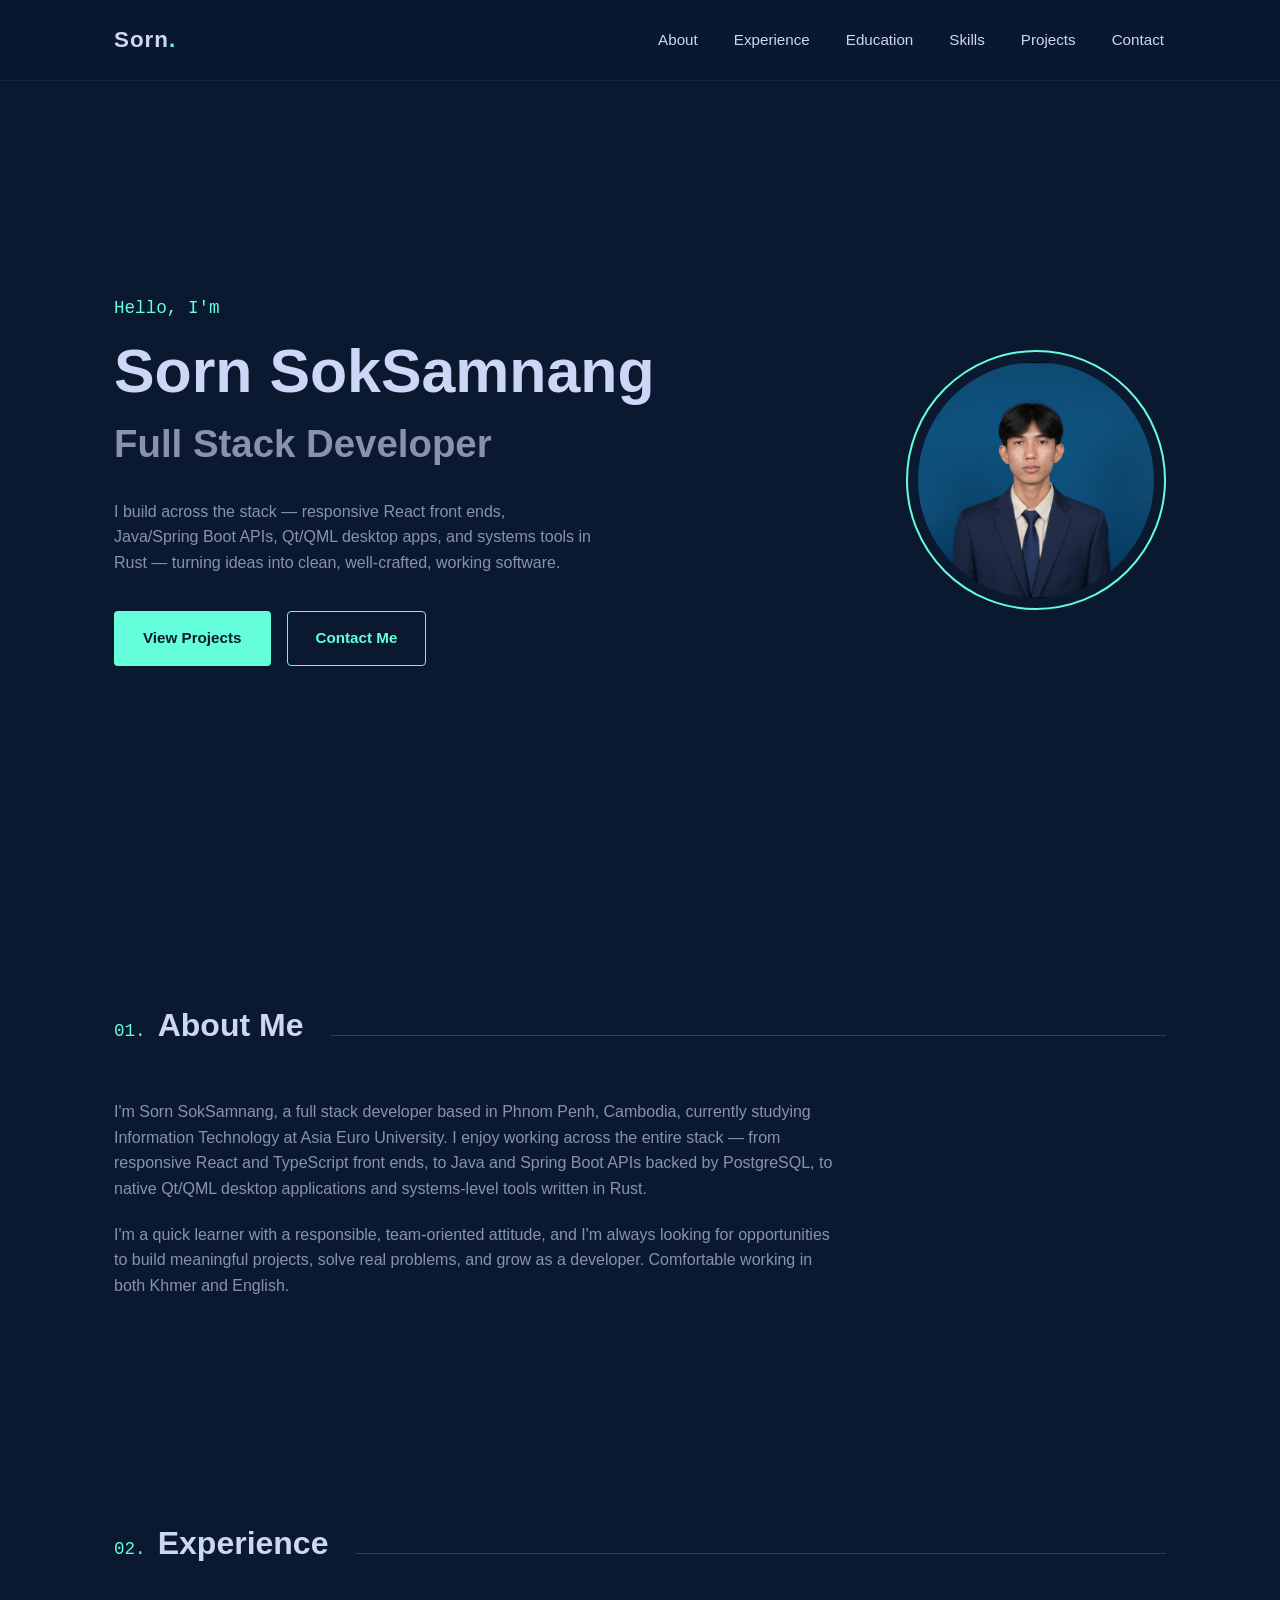
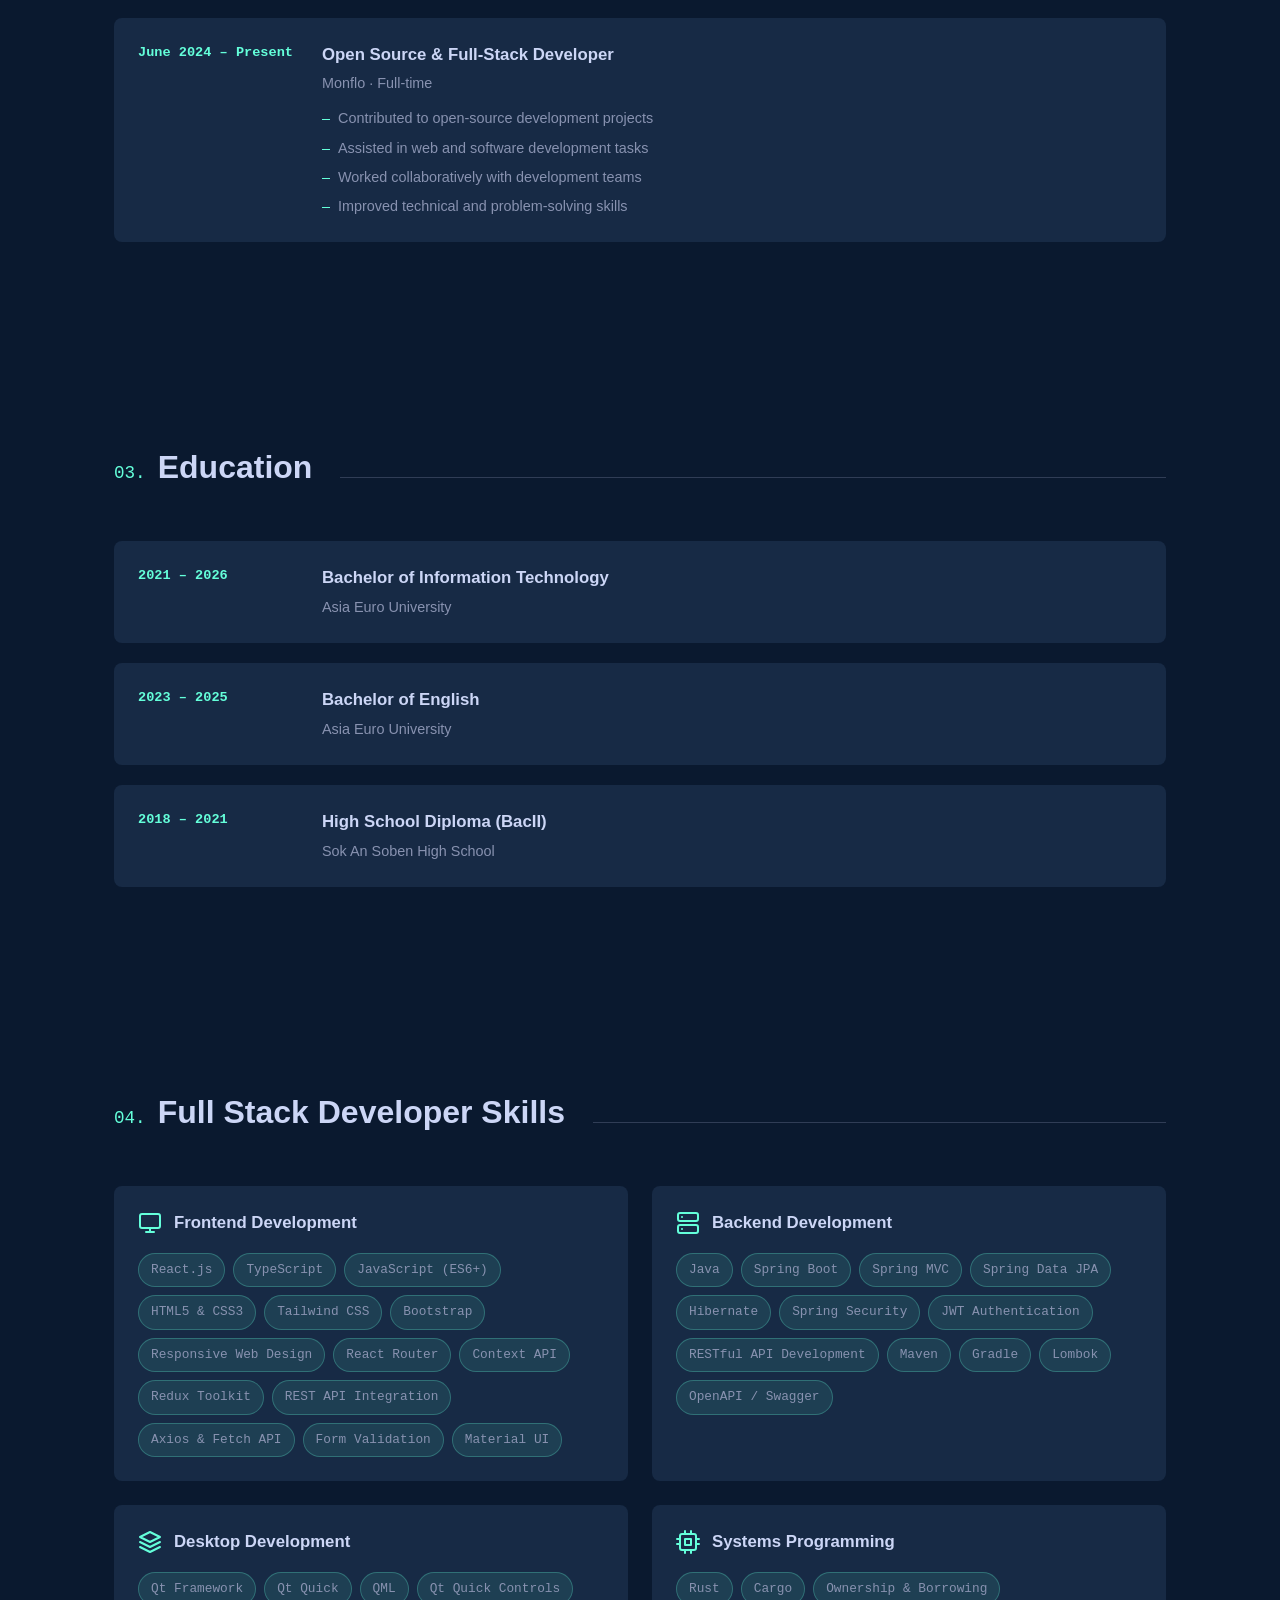
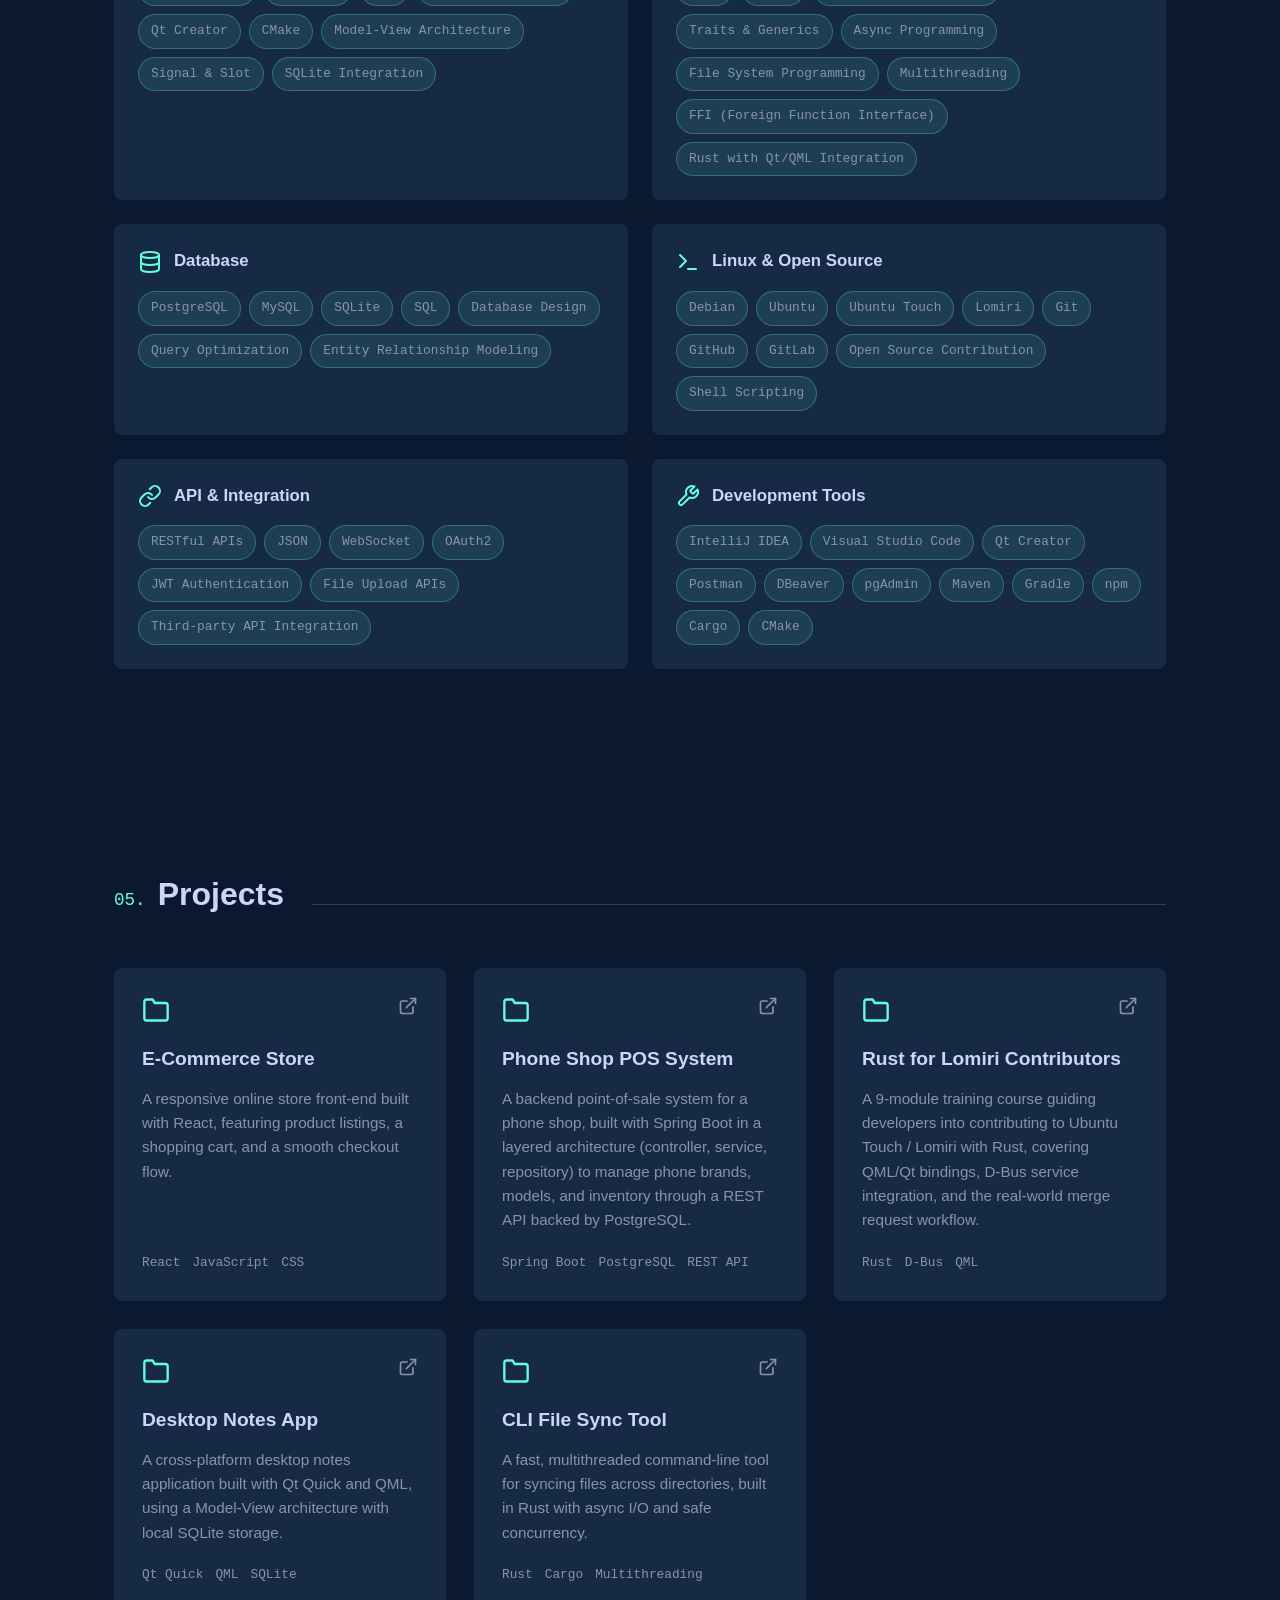
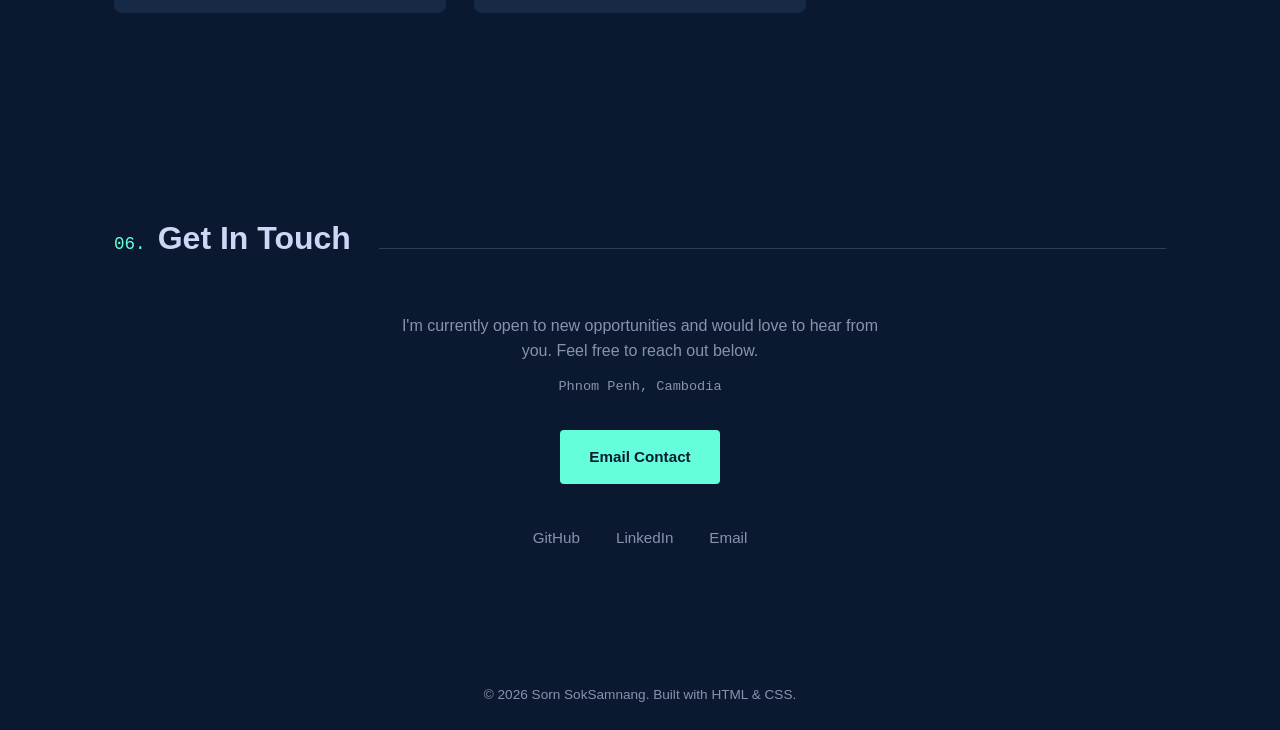
==== commit 4411ec6d: "capstone project" ====
--- a/html/index.html
+++ b/html/index.html
@@ -543,13 +543,13 @@
         you. Feel free to reach out below.
       </p>
       <p class="contact-location">Phnom Penh, Cambodia</p>
-      <a href="mailto:sornsoksamnang2005@gmail.com" class="btn btn-primary">
-        Say Hello
+      <a href="mailto:sornsoksamnang404.com" class="btn btn-primary">
+        Email Contact
       </a>
       <div class="social-links">
         <a href="#" aria-label="GitHub profile">GitHub</a>
         <a href="#" aria-label="LinkedIn profile">LinkedIn</a>
-        <a href="mailto:sornsoksamnang2005@gmail.com" aria-label="Send an email">Email</a>
+        <a href="mailto:sornsoksamnang404.com" aria-label="Send an email">Email</a>
       </div>
     </section>
 
